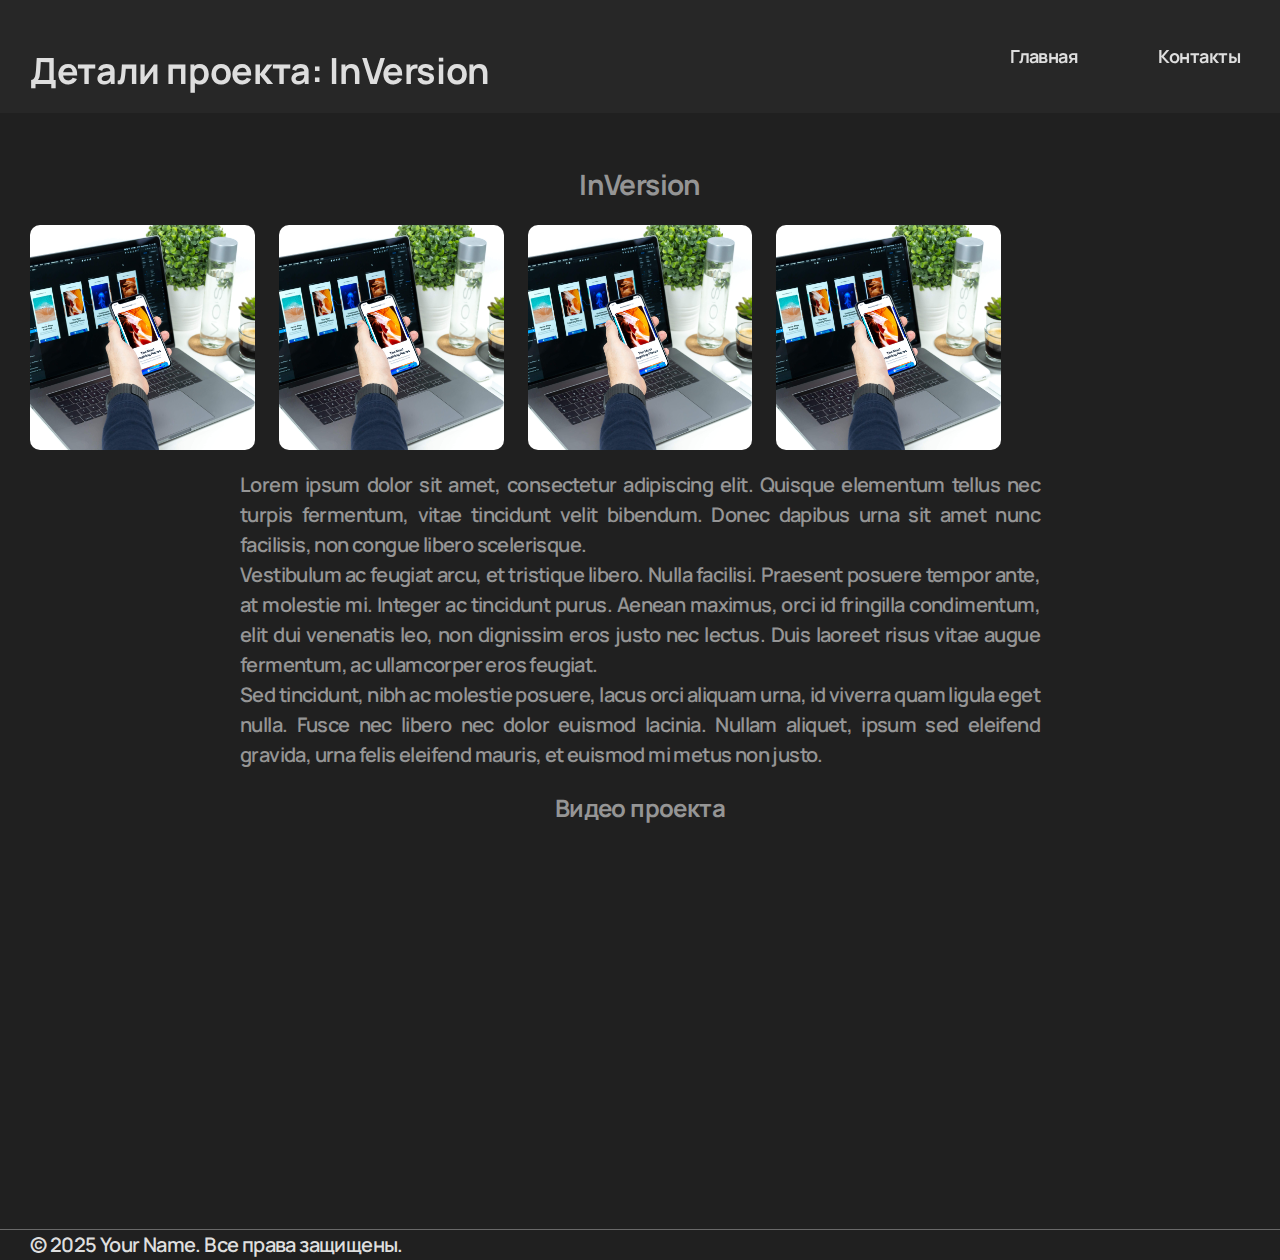
==== paga2.html @ 001a81fd "Add files via upload" ====
<!DOCTYPE html>
<html lang="en">
<head>
  <meta charset="UTF-8">
  <meta name="viewport" content="width=device-width, initial-scale=1.0">
  <title>Project Details</title>
  <link rel="stylesheet" href="globals.css">
  <link rel="stylesheet" href="style.css">
</head>
<body>
  <header class="header">
    <div class="container">
      <h1 class="header__title">Детали проекта: InVersion</h1>
      <nav class="header__nav">
        <a href="index.html">Главная</a>
        <a href="#contact">Контакты</a>
      </nav>
    </div>
  </header>

  <section class="project-details">
    <div class="container">
      <h2 class="project-details__title">InVersion</h2>
      <div class="project-details__gallery">
        <img class="project-details__img" src="images/work1.jpg" alt="Project Image">
        <img class="project-details__img" src="images/work1.jpg" alt="Project Image">
        <img class="project-details__img" src="images/work1.jpg" alt="Project Image">
        <img class="project-details__img" src="images/work1.jpg" alt="Project Image">
      </div>
      <div class="project-details__description">
        <p>Lorem ipsum dolor sit amet, consectetur adipiscing elit. Quisque elementum tellus nec turpis fermentum, vitae tincidunt velit bibendum. Donec dapibus urna sit amet nunc facilisis, non congue libero scelerisque.</p>
        <p>Vestibulum ac feugiat arcu, et tristique libero. Nulla facilisi. Praesent posuere tempor ante, at molestie mi. Integer ac tincidunt purus. Aenean maximus, orci id fringilla condimentum, elit dui venenatis leo, non dignissim eros justo nec lectus. Duis laoreet risus vitae augue fermentum, ac ullamcorper eros feugiat.</p>
        <p>Sed tincidunt, nibh ac molestie posuere, lacus orci aliquam urna, id viverra quam ligula eget nulla. Fusce nec libero nec dolor euismod lacinia. Nullam aliquet, ipsum sed eleifend gravida, urna felis eleifend mauris, et euismod mi metus non justo.</p>
      </div>
      <div class="project-details__video">
        <h3>Видео проекта</h3>
        <iframe width="560" height="315" src="https://www.youtube.com/embed/example" frameborder="0" allow="accelerometer; autoplay; clipboard-write; encrypted-media; gyroscope; picture-in-picture" allowfullscreen></iframe>
      </div>
    </div>
  </section>

  <footer class="footer">
    <div class="container">
      <p>&copy; 2025 Your Name. Все права защищены.</p>
    </div>
  </footer>
</body>
</html>
---- globals.css ----
*,
*::after,
*::before {
  box-sizing: border-box;
}

body {
  margin: 0;
}

h1,
h2,
h3,
h4,
h5,
h6,
p,
ul,
ol,
li {
  margin: 0;
  padding: 0;
}

a {
  color: inherit;
  text-decoration: none;
}

button,
input {
  color: currentColor;
  font-family: inherit;
  font-size: inherit;
}

ul,
ol {
  list-style: none;
}

.visually-hidden {
  position: absolute;
  inline-size: 1px;
  block-size: 1px;
  overflow: hidden;
  clip: rect(0 0 0 0);
  clip-path: inset(50%);
  white-space: nowrap;
}

button {
  all: unset;
  display: inline-block; /* Если нужно управлять размерами */
  cursor: pointer; /* Чтобы кнопка выглядела кликабельной */
}
---- style.css ----
@import url('https://fonts.googleapis.com/css2?family=Manrope:wght@200..800&display=swap');

html{
  scroll-behavior: smooth;
}

body{
  font-family: "Manrope", sans-serif;
  background-color: #202020;
  color: #959595;
  font-weight: 600;
  font-size: 20px;
  line-height: 1.5;
  letter-spacing: -0.03em;
}

img{
  max-width: 100%;
}
a:hover{
  color: #c8c8c8;
}

.container{
  max-width: 1250px;
  margin: 0 auto;
  padding: 0 15px;
}

.header {
  background-color: #3232326a;
  backdrop-filter: blur(10px);
  color: #DEDEDE;
  font-weight: 700;
  font-size: 18px;
  letter-spacing: -0.03em;
  padding: 20px 0;
  width: 100%;
}

.header .container{
  display: flex;
  justify-content: space-between;
  align-items: center;
}

.logo {
  font-weight: 800;
  font-size: 20px;
  letter-spacing: -0.03em;
  display: flex;
  align-items: center;
  gap: 10px;
}

.header__nav {
  font-weight: 700;
  font-size: 18px;
  letter-spacing: -0.03em;
  display: flex;
  gap: 60px;
}

.header__link {
  text-decoration: none;
}
.header__link:hover {
  text-decoration: underline;
}
/* ////////////////////////////////////////////////////////////////////////////// */
.burger-menu {
  display: none;
}
/* ////////////////////////////////////// */

/* Велком */
.main {
  margin-top: 129px;
}

.main__container{
  display: flex;
  justify-content: space-between;
}

h1{
  width: 500px;
  font-weight: 700;
  font-size: 54px;
  line-height: 1.19;
  letter-spacing: -0.01em;
  color: #dedede;
  padding-top: 30px;
}

.welcome__text {
  font-weight: 600;
  font-size: 20px;
  line-height: 1.5;
  letter-spacing: -0.03em;  
  width: 393px;
  margin-top: 24px;
  margin-bottom: 88px;
}

.btn {
  background: #9d9d9d;
  color: #fff;
  display: inline-flex;
  align-items: center;
  padding: 16px 48px;
  font-size: 18px;
  line-height: 0.25;
  border-radius: 4px;
  gap: 16px;
}
.btn::before{
  content: url('images/mail.svg');
}

.welcome__img {
  width: 400px;
  height: 400px;
  border-radius: 50%;
  margin-right: 93px;
  margin-left: 93px;
}

/* Скрол стрелка!!! */
.works__btn{
  margin-top: 145px;
  font-size: 16px;
  line-height: 16px;
  letter-spacing: 1.5px;
  text-transform: uppercase;
  background-color: transparent;
  display: inline-flex;
  align-items: center;
  gap: 26px;
  margin-bottom: 80px;
}

.works__btn::before{
  content: url('images/arrow.svg');
}

/* работы */
.works__wrapper {
  display: grid;
  grid-template-columns: 1fr 1fr;
  gap: 25px;
}

.work {
  height: 888px;
  position: relative;
  background-color: #ECECEC;
}
.work:hover{
  opacity: 1;
}

.work:nth-child(2n){
  position: relative;
  top: 140px;
}

.work__img {
  width: 100%;
  height: 100%;
  object-fit: cover;
  object-position: center;
  border-radius: 10px;
}

.work__name {
  opacity: 0;
  position: absolute;
  left: 0;
  top: 0;
  width: 100%;
  height: 100%;
  background-color: #2929298f;
  display: flex;
  justify-content: center;
  align-items: center;
  font-weight: 700;
  font-size: 40px;
  transition: 0.3s;
}
.work__name:hover {
  opacity: 1;
}

/* Визуал секция */

.visual__h2{
  margin: 378px auto 65px;
  font-family: 'Manrope';
  font-style: normal;
  font-weight: 700;
  font-size: 36px;
  line-height: 49px;
  text-align: center;
  letter-spacing: -0.5px;
  color: #DEDEDE;
}

.visual__wrapper {
  display: grid;
  grid-template-columns: repeat(auto-fill, minmax(200px, 1fr));
  grid-auto-rows: 200px;
  gap: 15px;
  background: radial-gradient(circle, #202020, #323232);
  border-radius: 10px;
  padding: 15px;
}

.visual__img,
.visual__placeholder {
  width: 100%;
  height: 100%;
  object-fit: cover;
  object-position: center;
  display: block;
  border-radius: 10px;
}

/* Текстовые блоки */

.visual__text-block {
  display: flex;
  justify-content: center;
  align-items: center;
  background-color: #ff6f61;
  color: #DEDEDE;
  font-size: 22px;
  text-align: center;
  padding: 20px;
  border-radius: 10px;
}



@media (max-width: 1120px){
.visual__text-block--large {
  grid-column: span 2;
  grid-row: span 2;
}

.visual__text-block--medium {
  grid-column: span 2;
}

.visual__text-block--tall {
  grid-row: span 2;
}
}

@media (max-width: 905px){
  .visual__text-block--large {
    grid-column: span 2;
    grid-row: span 2;
  }
  
  .visual__text-block--medium {
    grid-column: span 1;
  }
  
  .visual__text-block--tall {
    grid-row: span 2;
  }
  }

  @media (max-width: 690px){
    .visual__text-block--large {
      grid-column: span 2;
      grid-row: span 2;
    }
    
    .visual__text-block--medium {
      grid-column: span 2;
    }
    
    .visual__text-block--tall {
      grid-row: span 2;
    }
    }



/* Пример различных размеров изображений */
.visual__img--large {
  grid-column: span 2;
  grid-row: span 2;
}

.visual__img--medium {
  grid-column: span 2;
}

.visual__img--tall {
  grid-row: span 2;
}



/* Медиа-запрос для маленьких экранов */
/* Медиа-запрос для экранов шириной до 480px */
@media (max-width: 480px) {
  .visual__wrapper {
    display: grid;
    grid-template-columns: 1fr;
    grid-auto-rows: auto;
    justify-items: center;
  }

  .visual__img,
  .visual__placeholder,
  .visual__text-block {
    width: 100%;
    max-width: none;
    height: auto;
  }

  .visual__img--large,
  .visual__img--medium,
  .visual__img--tall,
  .visual__text-block--large,
  .visual__text-block--medium,
  .visual__text-block--tall {
    grid-column: unset;
    grid-row: unset;
  }
  /* .visual__text-block{
    display: none;
  } */

}




/* Проекты */
.project__h2{
  margin: 240px auto 65px;
  font-family: 'Manrope';
  font-style: normal;
  font-weight: 700;
  font-size: 36px;
  line-height: 49px;
  text-align: center;
  letter-spacing: -0.5px;
  color: #DEDEDE;
}

/* Видео скрол*/

.video-wrapper {
  position: relative;
  display: flex;
  align-items: center;
  overflow: hidden; 
}

.video-container {
  display: flex;
  overflow-x: auto;
  scroll-behavior: smooth;
  width: 100%;
  scrollbar-width: none; /* скрыть ползунок на Firefox */
  -ms-overflow-style: none; /* скрыть ползунок на IE и Edge */
}

.video-container::-webkit-scrollbar {
  display: none; /* скрыть ползунок на Chrome, Safari и Opera */
}
/* .................................................................................................................. */
.video-item {
  flex: 0 0 auto;
  margin: 20px;
  background: linear-gradient(100deg, #202020, #323232);
  border-radius: 20px;
  color: #DEDEDE;;
}

.vid{
  border-radius: 20px;
  height: 570px;
  width: 320px;
}

h4{
  text-align: center;
}

.scroll-button {
  /* background-color: rgba(0, 0, 0, 0.5); */
  border: none;
  /* color: #fff; */
  cursor: pointer;
  /* position: absolute; */
  top: 50%;
  transform: translateY(-50%);
  padding: 25px;
  z-index: 10;
  border-radius: 20px;
}

.scroll-button.left {
  left: -10px;
}

.scroll-button.right {
  right: 25px;
}


/* Контакты */
.contact {
  margin-top: 240px;
  margin-bottom: 120px;
}

.contact__container {
  max-width: 520px;
  text-align: center;
}

.contact__h2 {
  margin-bottom: 24px;
  font-weight: 700;
  font-size: 36px;
  line-height: 49px;
  letter-spacing: -0.5px;
  color: #DEDEDE;
}

.contact__text{
  font-size: 26px;
  margin-bottom: 48px;
}

/* Футер */

.footer {
  border-top: 1px solid #696969;
}

.conainer__footer{
  margin-top: 48px;
  margin-bottom: 36px;
  display: flex;
  justify-content: space-between;
  align-items: baseline;
}

span{
  color: #ECECEC;
}

.links {
  display: flex;
  gap: 43px;
}

.footer__link {
  height: 22px;
  width: 100%;
  opacity: 0.5;
  transition: 0.3s;
}
.footer__link:hover{
  opacity: 1;
}



@media (max-width: 1100px){
  .project__img {
    height: 640px;
    width: auto;
    object-fit: cover;
    object-position: center;
  }

  .welcome__img {
    margin-right: 50px;
    margin-left: 5px;
  }
}

@media (max-width: 964px){

  .project__wrapper {
    display: grid;
    grid-template-columns: repeat(auto-fit, minmax(300px, 1fr)); /* Гибкая сетка */
    gap: 24px;
    justify-content: center; /* Важно для центрирования */
    max-width: 1000px; /* Чтобы сетка не растягивалась */
    margin: 0 auto; /* Центрирует весь контейнер */
    width: 100%; /* Гарантированная адаптивность */
  }
  
  .project__wrapper > *:nth-last-child(1):nth-child(odd) {
    grid-column: 1 / -1; /* Растягиваем последний элемент на всю ширину */
    justify-self: center; /* Центрируем внутри */
    max-width: 560px; /* Чтобы не был слишком широким */
  }

  .work__name {
    display: none;
  }

}

@media (max-width: 950px){
  .welcome__img {
    margin-right: 0;
  }

  .main {
    margin-top: 70px;
  }

  .main__container{
    flex-direction: column-reverse;
    align-items: center;
    gap: 35px;
  }
  
  .welcome__desc{
    text-align: center;
    padding: 0 20px;
  }

  h1{
    width: auto;
  }

  .welcome__text {
    width: auto;
    margin-bottom: 48px;
  }

  .contact {
    margin-top: 200px;
    display: flex;
    justify-content: center;
    align-items: center;
  }

  .contact__container {
    align-items: center;
  }

  .works__btn{
    margin-top: 128px;
  }

  .work {
    height: 600px;
    position: relative;
  }
  .work:nth-child(2n){
    position: relative;
    top: 100px;
  }

  .conainer__footer{
    margin-top: 48px;
    margin-bottom: 36px;
    flex-direction: column-reverse;
    align-items: center;
  }
  .copirite {
    margin-top: 35px;
  }

  .visual__h2{
    margin-top: 116px;
  }

  .project__h2{
    margin-top: 200px;
  }

  .scroll-button {
    display: none;
  }
}

@media (max-width: 880px){
  .works__wrapper {
    grid-template-columns: 1fr;
  }

  .work:nth-child(2n){
    position: relative;
    top: 0;
  }
}

@media (max-width: 750px){

  /* .visual__wrapper {
    grid-template-columns: 1fr 1fr;
  } */

  .welcome__img {
    width: 340px;
    height: 340px;
  }
}

@media (max-width: 600px){
  .header__nav {
    gap: 30px;
  }

  h1{
    font-size: 36px;
    line-height: 40px;
    text-align: center;
    letter-spacing: -0.5px;
    color: #DEDEDE;
    opacity: 0.66;
  }
  .welcome__text{
    font-weight: 500;
    font-size: 18px;
    line-height: 26px;
    text-align: center;
    color: #959595;
  }

  .contact__text{
    font-size: 22px;
  }
}

@media (max-width: 500px){

  .header {
    position: relative;
  }
  
  .header .container {
    display: flex;
    justify-content: space-between; /* Логотип и бургер остаются на своих местах */
    align-items: center;
    flex-direction: row !important; /* Принудительно строка */
  }
/* //////////////////////////// */
  .burger-menu {
    display: block;
    position: absolute;
    right: 25px;
    top: 30px;
  }
  .burger-img {
    height: 30px;
  }

  .header__nav {
    position: absolute;
    top: 100%;
    left: 0;
    width: 100%;
    background: rgba(50, 50, 50, 0.9);
    display: flex;
    flex-direction: row;
    justify-content: center;
    gap: 20px;
    padding: 7px 0;
    opacity: 0;
    transform: translateY(-10px);
    pointer-events: none;
    transition: opacity 0.4s ease, transform 0.4s ease;
  }

  .header--mobile .header__nav {
    opacity: 1;
    transform: translateY(0);
    pointer-events: all; /* Включаем клики, когда меню открыто */
  }
  
  .header--mobile .container{
    flex-direction: column;
    align-items: center;
    gap: 15px;
  }

/* //////////////////////////////////////////////////////////////////////////// */
  .welcome__img {
    width: 240px;
    height: 240px;
  }

  .contact__text{
    margin-bottom: 48px;
    font-weight: 500;
    font-size: 18px;
    line-height: 26px;
  }

  .btn {
    padding: 16px 22px;
  }

  .works__btn{
    margin-top: 45px;
    margin-bottom: 39px;
    text-transform: capitalize;
  }
}

@media (max-width: 500px){
  h1{
    width: auto;
  }

  .welcome__text {
    width: auto;
  }

  /* .visual__wrapper {
    grid-template-columns: 1fr;
  } */

  .vid{
    height: auto;
    width: 350px;
  }
}

@media (max-width: 350px){
  h1{
    width: auto;
    padding: 0 auto;
  }

  .welcome__text {
    width: auto;
    padding: 0 auto;
  }
}

/* Вторая страница ----------------------------------------------------------------------------------- */
/* Вторая страница ----------------------------------------------------------------------------------- */
/* Вторая страница ----------------------------------------------------------------------------------- */
/* Вторая страница ----------------------------------------------------------------------------------- */

/* Основные стили */
/* Основные стили */
body {
  font-family: 'Manrope', sans-serif;
  margin: 0;
  padding: 0;
  box-sizing: border-box;
}

/* Стили для заголовка */
/* .header {
  background: linear-gradient(to bottom, #9d9d9d, #ffffff);
  padding: 20px 0;
  text-align: center;
} */

.header__title {
  margin: 0;
  color: #DEDEDE;
  font-size: 36px;
}

.header__nav a {
  margin: 0 10px;
  color: #DEDEDE;
  text-decoration: none;
}

/* Стили для деталей проекта */
.project-details {
  padding: 50px 0;
}

.project-details__title {
  font-size: 28px;
  text-align: center;
  margin-bottom: 20px;
}

.project-details__gallery {
  display: grid;
  grid-template-columns: repeat(auto-fill, minmax(200px, 1fr));
  gap: 24px;
  margin-bottom: 20px;
}

.project-details__img {
  width: 100%;
  height: auto;
  object-fit: cover;
  border-radius: 10px;
}

.project-details__description {
  max-width: 800px;
  margin: 20px auto;
  text-align: justify;
}

.project-details__video {
  max-width: 800px;
  margin: 20px auto;
  text-align: center;
}

.project-details__video h3 {
  margin-bottom: 10px;
  font-size: 24px;
}

/* Стили для футера */
/* .footer {
  background: linear-gradient(to bottom, #9d9d9d, #ffffff);
  text-align: center;
  padding: 20px 0;
} */

.footer p {
  margin: 0;
  color: #DEDEDE;
}
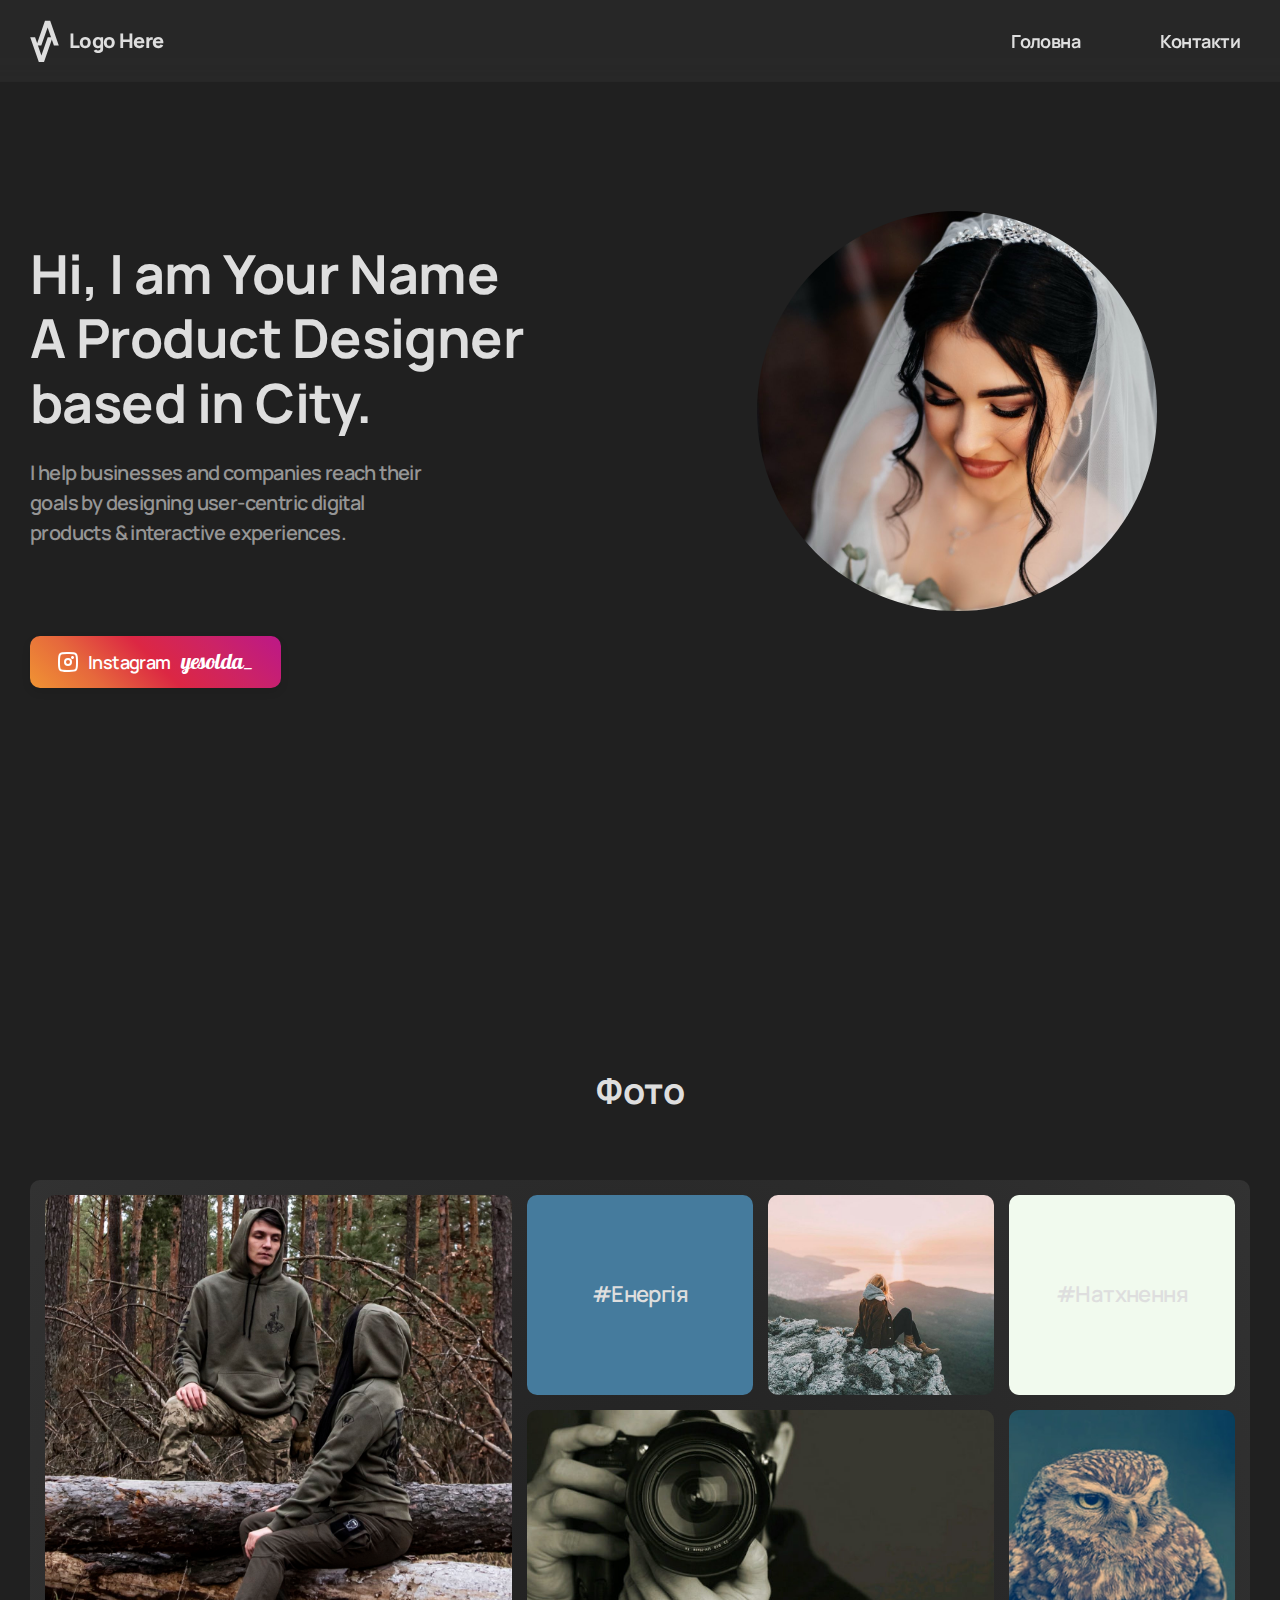
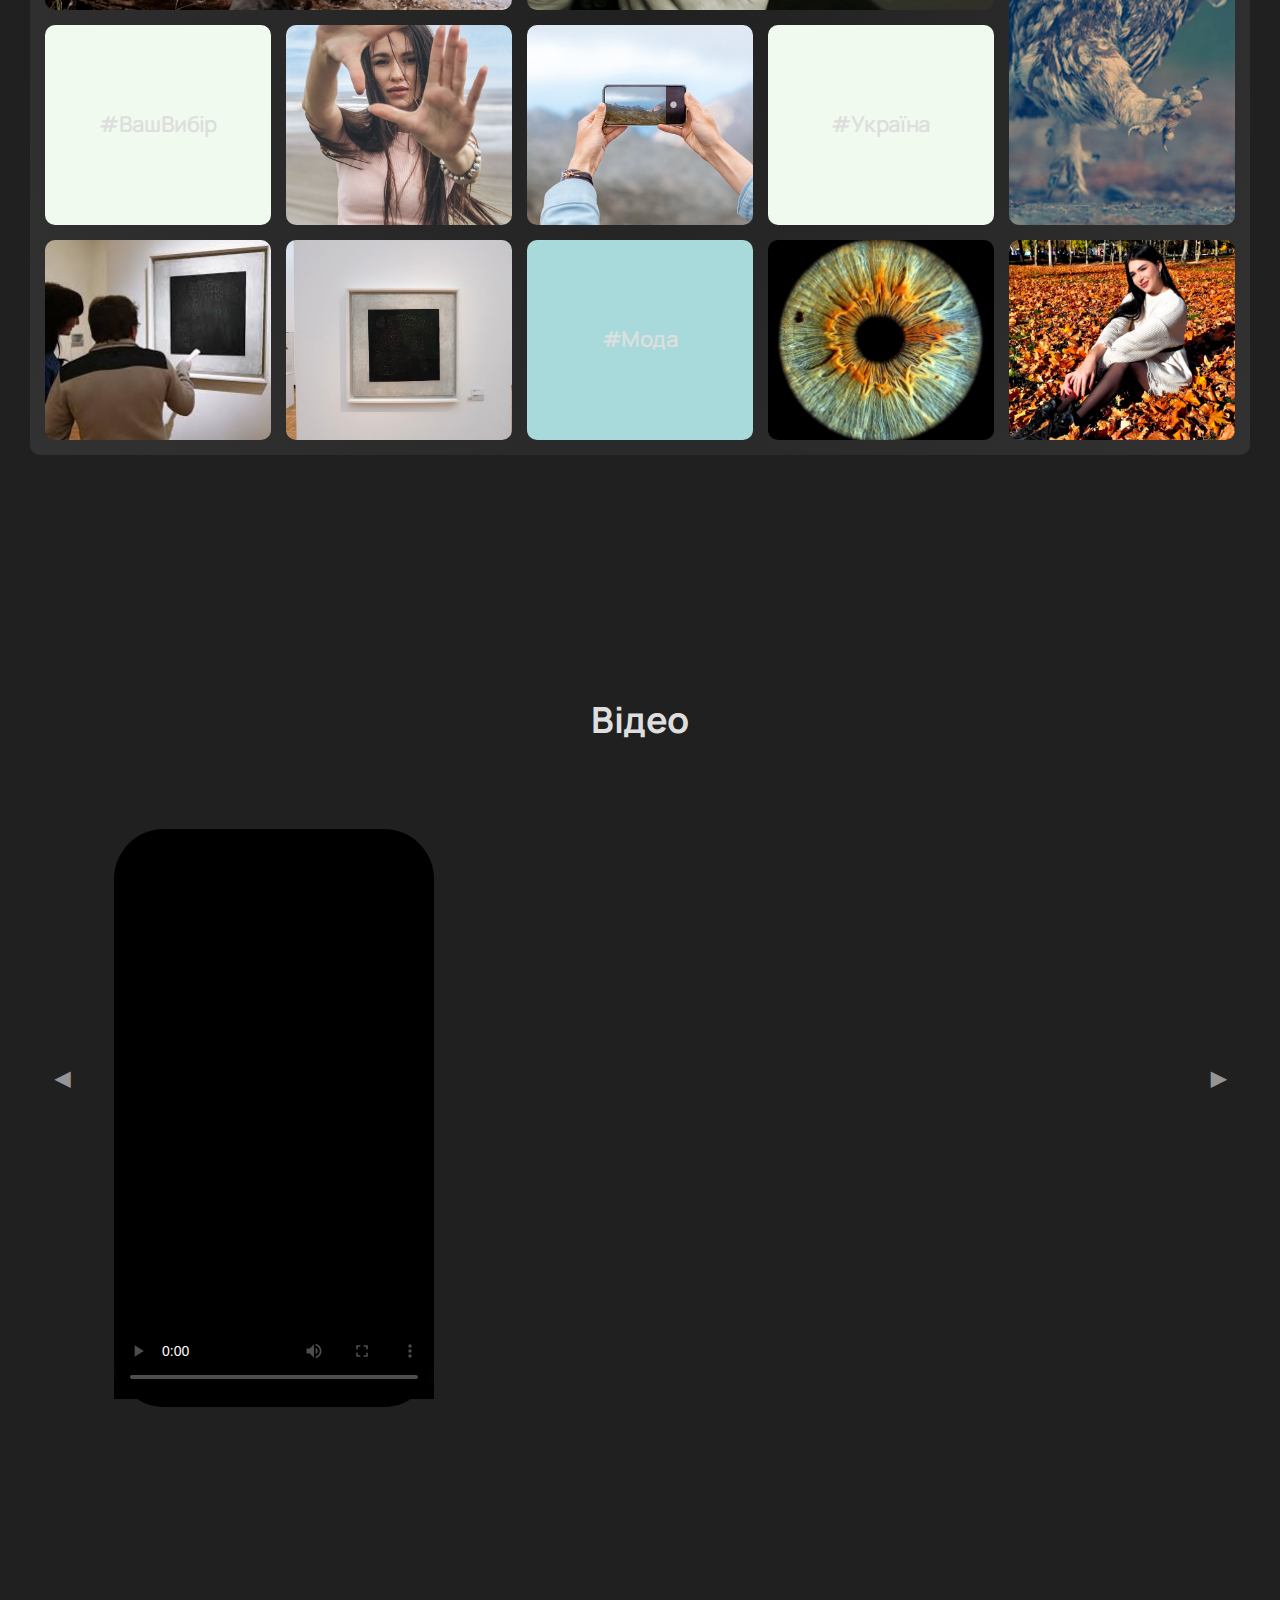
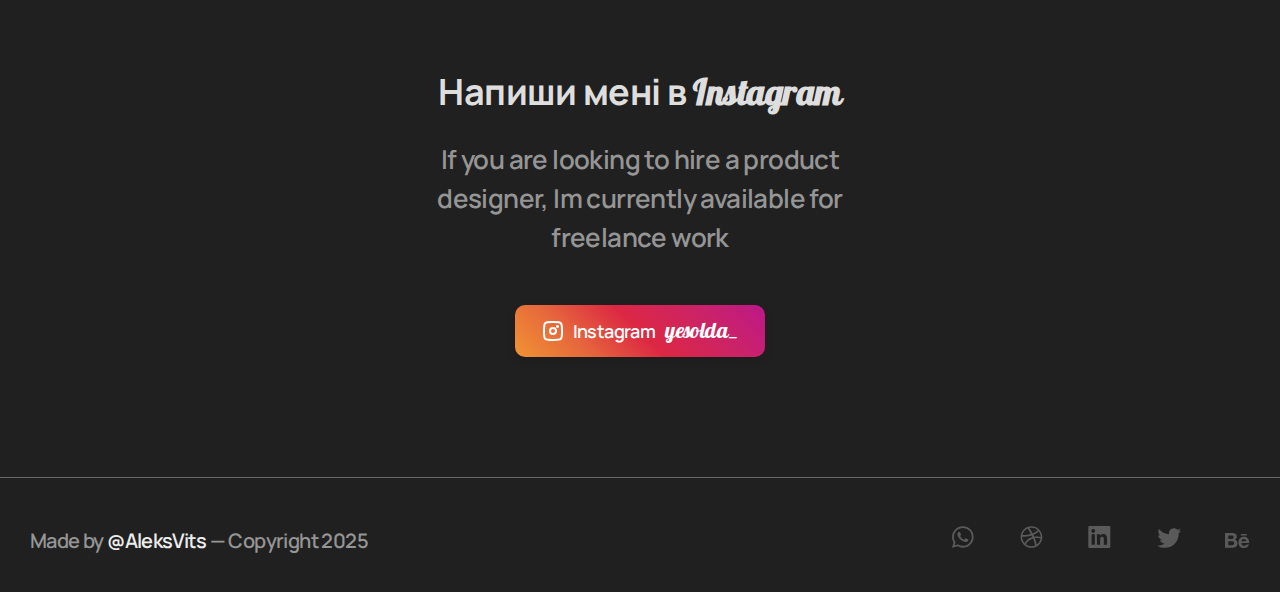
==== commit 256d4d71: "new 2 pages" ====
--- a/paga2.html
+++ b/paga2.html
@@ -3,46 +3,108 @@
 <head>
   <meta charset="UTF-8">
   <meta name="viewport" content="width=device-width, initial-scale=1.0">
-  <title>Project Details</title>
   <link rel="stylesheet" href="globals.css">
   <link rel="stylesheet" href="style.css">
+  <title>Portfolio Designer</title>
 </head>
 <body>
-  <header class="header">
+
+<header class="header">
+  <div class="container">
+    <a href="#" class="logo"><img src="images/logo.svg" alt="logo">Logo Here</a>
+      <nav class="header__nav">
+        <a href="index.html" class="header__link">Головна</a>
+        <a href="#CONTACT" class="header__link">Контакти</a>
+      </nav>
+
+      <button class="burger-menu" type="button">
+        <img class="burger-menu_icon" src="images/burger.svg">
+      </button>
+  </div>
+</header>
+
+<main class="main">
+  <section class="welcome">
+    <div class="container main__container">
+      <div class="welcome__desc">
+        <h1>Hi, I am Your Name
+          A Product Designer 
+          based in City.</h1>
+        <p class="welcome__text">I help businesses and companies reach 
+          their goals by designing user-centric digital 
+          products & interactive experiences.</p>
+          <a class="btn walcome__btn" href="https://www.instagram.com/yesolda_?igsh=MTk1dXV2dTNkMDhmMw==" target="_blank">Instagram <strong class="strong-inst">yesolda_</strong></a>
+      </div>
+        <img src="images/me.jpg" alt="Me" class="welcome__img">
+    </div>
+  </section>
+
+  <section class="visual">
     <div class="container">
-      <h1 class="header__title">Детали проекта: InVersion</h1>
-      <nav class="header__nav">
-        <a href="index.html">Главная</a>
-        <a href="#contact">Контакты</a>
-      </nav>
-    </div>
-  </header>
-
-  <section class="project-details">
-    <div class="container">
-      <h2 class="project-details__title">InVersion</h2>
-      <div class="project-details__gallery">
-        <img class="project-details__img" src="images/work1.jpg" alt="Project Image">
-        <img class="project-details__img" src="images/work1.jpg" alt="Project Image">
-        <img class="project-details__img" src="images/work1.jpg" alt="Project Image">
-        <img class="project-details__img" src="images/work1.jpg" alt="Project Image">
-      </div>
-      <div class="project-details__description">
-        <p>Lorem ipsum dolor sit amet, consectetur adipiscing elit. Quisque elementum tellus nec turpis fermentum, vitae tincidunt velit bibendum. Donec dapibus urna sit amet nunc facilisis, non congue libero scelerisque.</p>
-        <p>Vestibulum ac feugiat arcu, et tristique libero. Nulla facilisi. Praesent posuere tempor ante, at molestie mi. Integer ac tincidunt purus. Aenean maximus, orci id fringilla condimentum, elit dui venenatis leo, non dignissim eros justo nec lectus. Duis laoreet risus vitae augue fermentum, ac ullamcorper eros feugiat.</p>
-        <p>Sed tincidunt, nibh ac molestie posuere, lacus orci aliquam urna, id viverra quam ligula eget nulla. Fusce nec libero nec dolor euismod lacinia. Nullam aliquet, ipsum sed eleifend gravida, urna felis eleifend mauris, et euismod mi metus non justo.</p>
-      </div>
-      <div class="project-details__video">
-        <h3>Видео проекта</h3>
-        <iframe width="560" height="315" src="https://www.youtube.com/embed/example" frameborder="0" allow="accelerometer; autoplay; clipboard-write; encrypted-media; gyroscope; picture-in-picture" allowfullscreen></iframe>
+      <h2 class="visual__h2">Фото</h2>
+      <div class="visual__wrapper">
+        <img class="visual__img visual__img--large" src="q1.jpg">
+        <div class="visual__text-block">#Енергія</div>
+        <img class="visual__img" src="qwe2.jpg">
+        <div class="visual__text-block visual__text-block--medium">#Натхнення</div>
+        <img class="visual__img visual__img--medium" src="qwe3.jpg">
+        <img class="visual__img visual__img--tall" src="qwe4.jpg">
+        <div class="visual__text-block">#ВашВибір</div>
+        <img class="visual__img" src="qwe5.jpg">
+        <img class="visual__img" src="qwe6.jpg">
+        <div class="visual__text-block">#Україна</div>
+        <img class="visual__img" src="qwe7.jpg">
+        <img class="visual__img" src="qwe8.jpg">
+        <div class="visual__text-block">#Мода</div>
+        <img class="visual__img" src="qwe9.jpg">
+        <img class="visual__img" src="q2.jpeg">
       </div>
     </div>
   </section>
+  
+  <section class="Projects">
+    <div class="container">
+      <h2 class="project__h2">Відео</h2>
+      <div class="video-wrapper">
+        <button class="scroll-button left" id="scroll-left">&#9664;</button>
+        <div class="video-container" id="video-container">
+          <div class="video-item">
+            <video class="vid" controls video id="video1" poster="images/poster1.jpg">
+              <source src="" type="video/mp4">
+            </video>
 
-  <footer class="footer">
-    <div class="container">
-      <p>&copy; 2025 Your Name. Все права защищены.</p>
+          </div>
+        </div>
+        <button class="scroll-button right" id="scroll-right">&#9654;</button>
+      </div>
     </div>
-  </footer>
+  </section>
+  <canvas id="canvas1" style="display: none;"></canvas> <!-- Canvas для извлечения кадра -->
+  
+  
+
+  <section class="contact" id="CONTACT">
+    <div class="container contact__container">
+      <h2 class="contact__h2">Напиши мені в <strong class="inst">Instagram</strong></h2>
+      <p class="contact__text">If you are looking to hire a product designer, Im currently available for freelance work</p>
+      <a class="btn contact__btn" href="https://www.instagram.com/yesolda_?igsh=MTk1dXV2dTNkMDhmMw==" target="_blank">Instagram <strong class="strong-inst">yesolda_</strong></a>
+      </div>
+  </section>
+</main>
+
+<footer class="footer">
+<div class="container conainer__footer">
+  <div class="copirite">Made by <span><a href="https://t.me/AleksVits">@AleksVits</a></span> — Copyright 2025</div>
+  <div class="links">
+    <a href="" class="footer__link" target="_blank"><img src="images/social1.svg" class="footer__img"></a>
+    <a href="" class="footer__link"><img src="images/social2.svg" class="footer__img"></a>
+    <a href="" class="footer__link"><img src="images/social3.svg" class="footer__img"></a>
+    <a href="" class="footer__link"><img src="images/social4.svg" class="footer__img"></a>
+    <a href="" class="footer__link"><img src="images/social5.svg" class="footer__img"></a>
+  </div>
+</div>
+</footer>
+
+<script src="script.js"></script>
 </body>
 </html>
--- a/style.css
+++ b/style.css
@@ -1,4 +1,5 @@
 @import url('https://fonts.googleapis.com/css2?family=Manrope:wght@200..800&display=swap');
+@import url('https://fonts.googleapis.com/css2?family=Lobster&display=swap');
 
 html{
   scroll-behavior: smooth;
@@ -108,14 +109,28 @@
   color: #fff;
   display: inline-flex;
   align-items: center;
-  padding: 16px 48px;
+  padding: 16px 28px;
   font-size: 18px;
   line-height: 0.25;
-  border-radius: 4px;
-  gap: 16px;
+  gap: 10px;
+  background: linear-gradient(45deg, #F09433 0%, #E6683C 25%, #DC2743 50%, #CC2366 75%, #BC1888 100%);
+  color: white;
+  border-radius: 10px;
+  box-shadow: 0 4px 8px rgba(0, 0, 0, 0.1);
 }
 .btn::before{
-  content: url('images/mail.svg');
+  content: url('images/inst.svg');
+}
+
+.inst{
+  font-family: "Lobster", serif;
+}
+.strong-inst{
+  /* color: #FF6F61; */
+  font-family: "Lobster", serif;
+  font-weight: 400;
+  font-style: normal;
+  font-size: 22px;
 }
 
 .welcome__img {
@@ -132,19 +147,118 @@
   font-size: 16px;
   line-height: 16px;
   letter-spacing: 1.5px;
-  text-transform: uppercase;
+  /* text-transform: uppercase; */
   background-color: transparent;
   display: inline-flex;
   align-items: center;
   gap: 26px;
-  margin-bottom: 80px;
+  
 }
 
 .works__btn::before{
   content: url('images/arrow.svg');
 }
 
-/* работы */
+/* Про мене */
+.works__content {
+  max-height: 0;
+  overflow: hidden;
+  transition: max-height 0.6s ease;
+  background-color: #202020; /* Цвет фона гармошки */
+  margin-top: 20px;
+  padding: 0 15px;
+  color: #DEDEDE;
+  margin-bottom: 80px;
+  transition: 0.5s;
+}
+
+.works__content.open {
+  max-height: 1500px; /* Здесь можно задать максимальную высоту раскрытой гармошки */
+  padding: 20px 15px;
+  transition: 1s;
+}
+
+/* Загальні стилі для контейнера */
+.works__content {
+  background-color: #202020;
+  /* padding: 60px 15px; */
+  color: #DEDEDE;
+}
+
+.works__content .container {
+  max-width: 1250px;
+  margin: 0 auto;
+}
+
+/* Стилі для заголовків */
+.works__content h3 {
+  font-family: "Manrope", sans-serif;
+  font-weight: 700;
+  color: #FFF;
+}
+
+.works__content h3 {
+  font-size: 28px;
+  margin-top: 30px;
+  margin-bottom: 20px;
+}
+
+/* Стилі для текстових абзаців */
+.works__content p {
+  font-family: "Manrope", sans-serif;
+  font-weight: 500;
+  font-size: 18px;
+  line-height: 1.6;
+  margin-bottom: 20px;
+}
+
+/* Стилі для списків */
+.works__content ul {
+  list-style: none;
+  padding-left: 0;
+  margin-bottom: 20px;
+}
+
+.works__content ul li {
+  font-family: "Manrope", sans-serif;
+  font-weight: 500;
+  font-size: 18px;
+  line-height: 1.6;
+  margin-bottom: 10px;
+  padding-left: 20px;
+  position: relative;
+}
+
+.works__content ul li::before {
+  content: '•';
+  color: #FF6F61;
+  position: absolute;
+  left: 0;
+  font-size: 24px;
+  top: 0;
+}
+
+/* Адаптивні стилі для малих екранів */
+@media (max-width: 768px) {
+  .about-me h2 {
+      font-size: 28px;
+  }
+
+  .works__content h3 {
+      font-size: 24px;
+  }
+
+  .works__content p, .works__content ul li {
+      font-size: 16px;
+  }
+}
+
+@media (max-width: 500px) {
+  .works__content {
+    margin-bottom: 10px;
+  }
+}
+
 .works__wrapper {
   display: grid;
   grid-template-columns: 1fr 1fr;
@@ -154,7 +268,7 @@
 .work {
   height: 888px;
   position: relative;
-  background-color: #ECECEC;
+  /* background-color: #ECECEC; */
 }
 .work:hover{
   opacity: 1;
@@ -169,9 +283,64 @@
   width: 100%;
   height: 100%;
   object-fit: cover;
-  object-position: center;
+  object-position: top left;
+  /* border-bottom-right-radius: 20px; */
+}
+.green{
+  border-top: 25px solid #457b9d;
+  /* border-radius: 25px; */
+  background-color: #457b9d;
+}
+
+.yellow{
+  border-top: 20px solid #e63946;
+  /* border-radius: 25px; */
+  background-color: #e63946;
+}
+
+.work__text{
+  width: 100%;
+  height: 100%;
   border-radius: 10px;
 }
+
+.case {
+  color: #4e4e4e;
+  box-sizing: border-box;
+  /* max-width: 800px; */
+  margin: auto;
+  background: #f9f9f9;
+  padding: 20px;
+  border-radius: 8px;
+  box-shadow: 0 0 10px rgba(0,0,0,0.1);
+  height: 100%;
+  overflow-y: auto;
+}
+p.title {
+  font-size: 1.5em;
+  font-weight: bold;
+}
+p.subtitle {
+  font-size: 1.2em;
+  font-weight: bold;
+  margin-top: 20px;
+}
+
+        /* Кастомізація прокрутки */
+        .case::-webkit-scrollbar {
+          width: 10px;
+      }
+      .case::-webkit-scrollbar-track {
+          background: #f9f9f9;
+          border-radius: 8px;
+      }
+      .case::-webkit-scrollbar-thumb {
+          background: #888;
+          border-radius: 8px;
+      }
+      .case::-webkit-scrollbar-thumb:hover {
+          background: #555;
+      }
 
 .work__name {
   opacity: 0;
@@ -192,6 +361,10 @@
   opacity: 1;
 }
 
+.work__about{
+  display: none;
+}
+
 /* Визуал секция */
 
 .visual__h2{
@@ -316,11 +489,14 @@
   }
 
   .visual__img,
-  .visual__placeholder,
-  .visual__text-block {
+  .visual__placeholder {
     width: 100%;
     max-width: none;
     height: auto;
+  }
+
+  .visual__text-block {
+    display: none;
   }
 
   .visual__img--large,
@@ -379,23 +555,39 @@
 .video-item {
   flex: 0 0 auto;
   margin: 20px;
-  background: linear-gradient(100deg, #202020, #323232);
-  border-radius: 20px;
-  color: #DEDEDE;;
+  /* background: linear-gradient(100deg, #202020, #323232); */
+  border-radius: 50px;
+  color: #DEDEDE;
+  background-color: black;
+  position: relative;
 }
 
 .vid{
-  border-radius: 20px;
+  border-top-left-radius: 40px;  /* Закругление левого верхнего угла */
+  border-top-right-radius: 40px; /* Закругление правого верхнего угла */
   height: 570px;
   width: 320px;
-}
-
-h4{
+
+}
+.iphone{
+  position: absolute;
+  pointer-events: none;
+  height: 630px;
+  width: 590px;
+  top: -10px;
+  left: -1px;
+}
+
+
+
+
+
+.nameVideo{
   text-align: center;
 }
 
 .scroll-button {
-  /* background-color: rgba(0, 0, 0, 0.5); */
+  /* background-color: rgba(0, 0, 0, 0.5); */ 
   border: none;
   /* color: #fff; */
   cursor: pointer;
@@ -415,6 +607,91 @@
   right: 25px;
 }
 
+.arrow-right {
+  display: none;
+}
+
+/* Прайс */
+
+.pricing {
+  background-color: #202020;
+  color: #DEDEDE;
+  text-align: center;
+  margin-top: 150px;
+}
+
+.pricing .container {
+  max-width: 1250px;
+  margin: 0 auto;
+}
+
+.pricing h2 {
+  font-family: "Manrope", sans-serif;
+  font-weight: 700;
+  font-size: 36px;
+  margin-bottom: 40px;
+}
+
+.pricing-table {
+  width: 100%;
+  border-collapse: collapse;
+  font-family: "Manrope", sans-serif;
+  font-size: 18px;
+}
+
+.pricing-table th,
+.pricing-table td {
+  border: 1px solid #444;
+  padding: 20px;
+}
+
+.pricing-table th {
+  background-color: #323232;
+  font-weight: 700;
+}
+
+.pricing-table td {
+  background-color: #2a2a2a;
+}
+
+.pricing-table ul {
+  list-style: none;
+  padding-left: 0;
+  margin: 0;
+}
+
+.pricing-table ul li {
+  margin-bottom: 10px;
+}
+
+.pricing-table td:last-child {
+  font-weight: 700;
+  font-size: 24px;
+}
+
+/* Адаптивні стилі для малих екранів */
+@media (max-width: 768px) {
+  .pricing-table th,
+  .pricing-table td {
+      padding: 10px;
+      font-size: 16px;
+  }
+  .pricing {
+    margin-top: 100px;
+  }
+}
+
+@media (max-width: 500px) {
+    .pricing-table th,
+    .pricing-table td {
+        padding: 10px;
+        font-size: 11px;
+    }
+    .pricing {
+      margin-top: 150px;
+    }
+}
+
 
 /* Контакты */
 .contact {
@@ -588,6 +865,15 @@
   .scroll-button {
     display: none;
   }
+
+  .arrow-right {
+    display: flex;
+    flex-direction: column;
+    align-items: center;
+    gap: 10px;
+    justify-content: center;
+    margin-top: 10px;
+}
 }
 
 @media (max-width: 880px){
@@ -599,13 +885,25 @@
     position: relative;
     top: 0;
   }
+
+  .work__about{
+    display: block;
+    position: absolute;
+    bottom: 10px;
+    left: 50%;
+    transform: translate(-50%, -50%);
+    padding: 8px;
+    background-color: #202020;
+    opacity: 0.7;
+    /* color: #FF6F61; */
+    color:#DEDEDE;
+    font-weight: 500;
+    font-size: 15px;
+    border-radius: 5px;
+  }
 }
 
 @media (max-width: 750px){
-
-  /* .visual__wrapper {
-    grid-template-columns: 1fr 1fr;
-  } */
 
   .welcome__img {
     width: 340px;
@@ -613,9 +911,9 @@
   }
 }
 
-@media (max-width: 600px){
+@media (max-width: 750px){
   .header__nav {
-    gap: 30px;
+    gap: 20px;
   }
 
   h1{
@@ -639,7 +937,7 @@
   }
 }
 
-@media (max-width: 500px){
+@media (max-width: 650px){
 
   .header {
     position: relative;
@@ -710,8 +1008,14 @@
 
   .works__btn{
     margin-top: 45px;
-    margin-bottom: 39px;
-    text-transform: capitalize;
+  }
+  
+  .copirite {
+    margin-top: 35px;
+    font-weight: 500;
+    font-size: 15px;
+    line-height: 1.5;
+    letter-spacing: -0.03em;
   }
 }
 
@@ -722,15 +1026,6 @@
 
   .welcome__text {
     width: auto;
-  }
-
-  /* .visual__wrapper {
-    grid-template-columns: 1fr;
-  } */
-
-  .vid{
-    height: auto;
-    width: 350px;
   }
 }
 
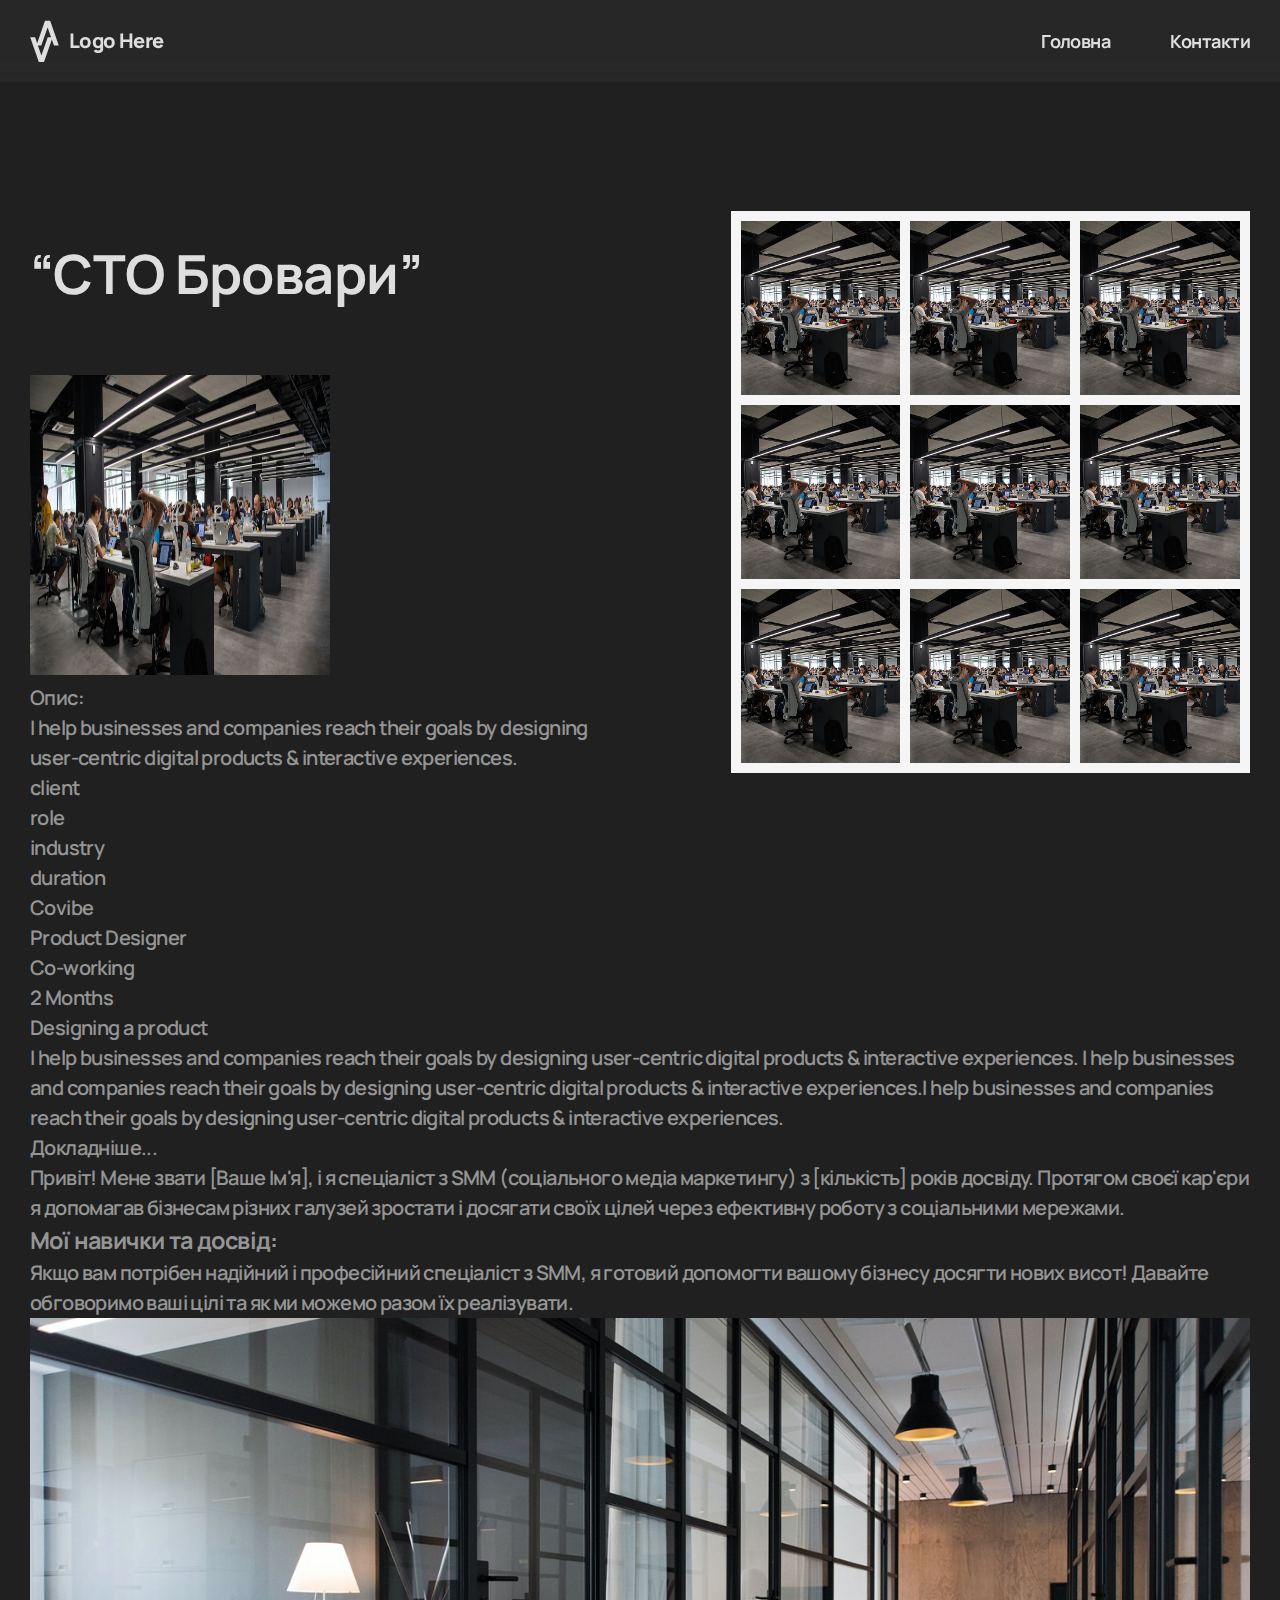
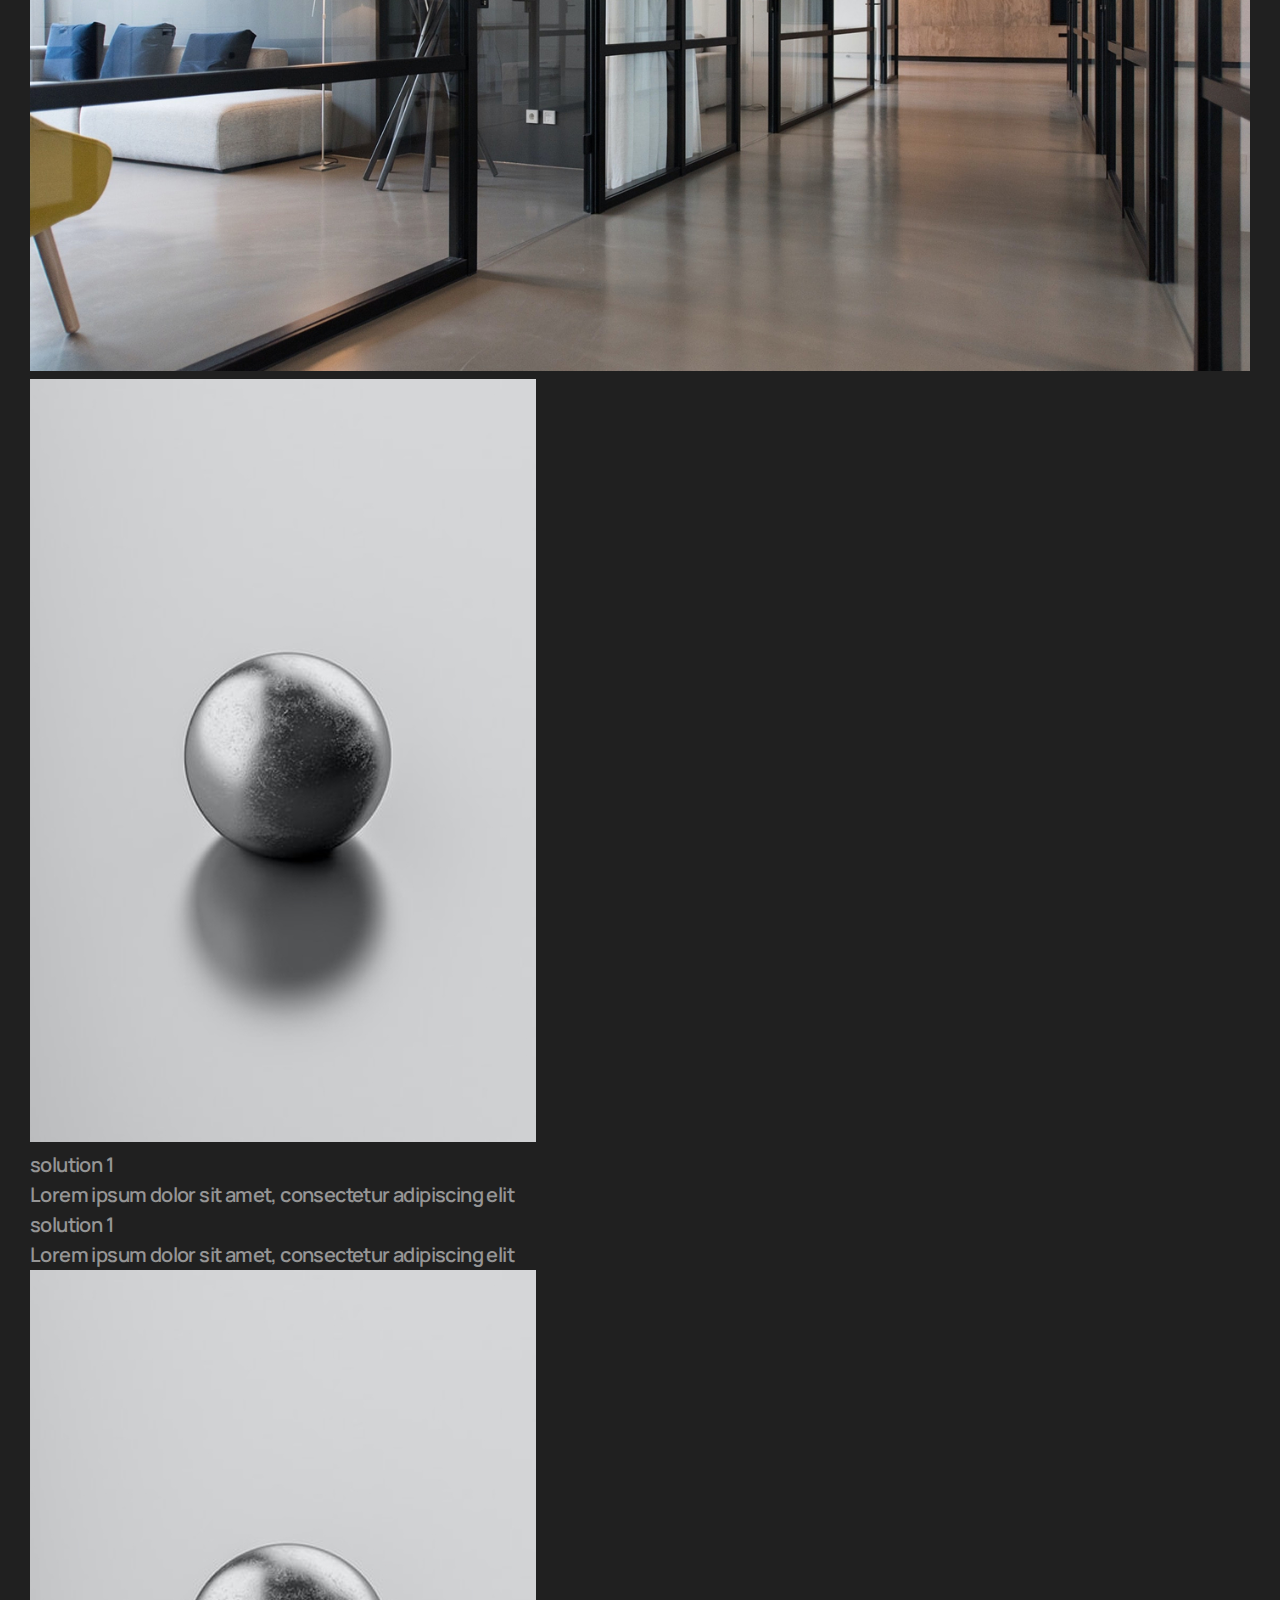
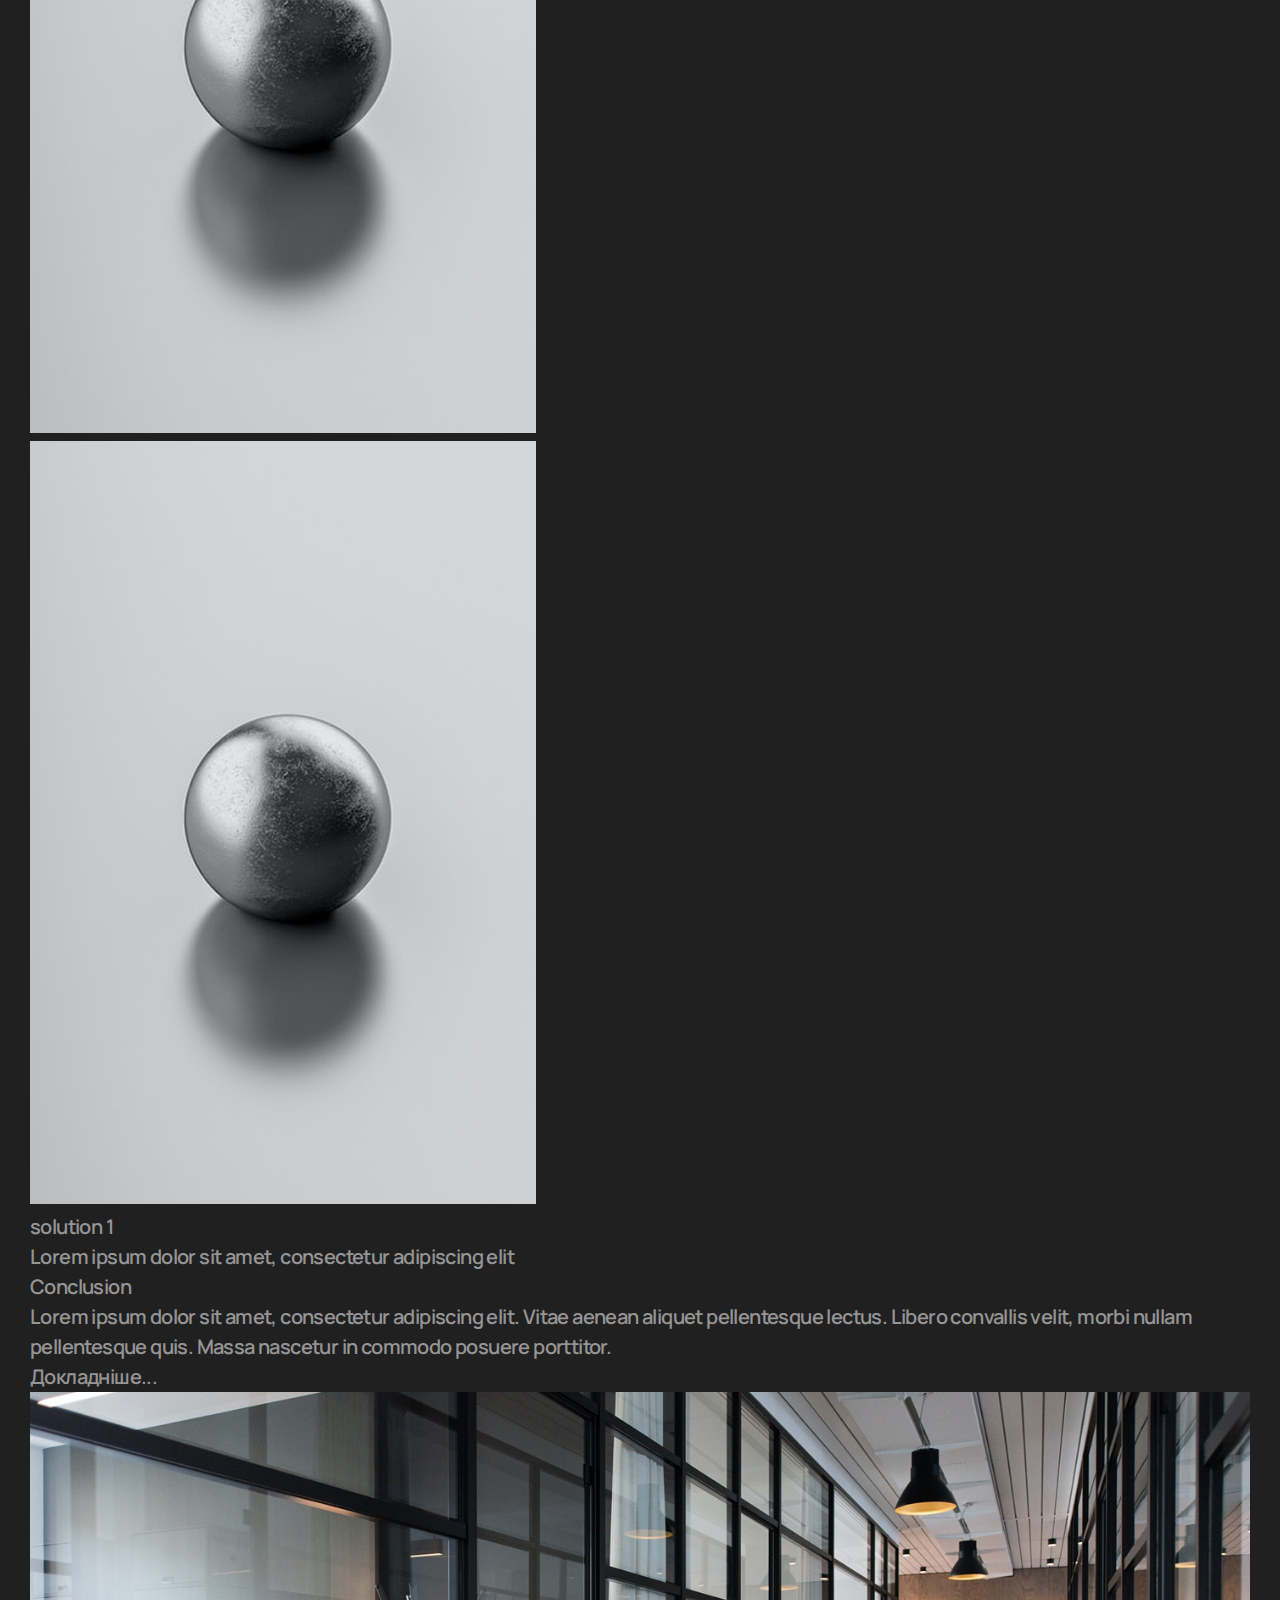
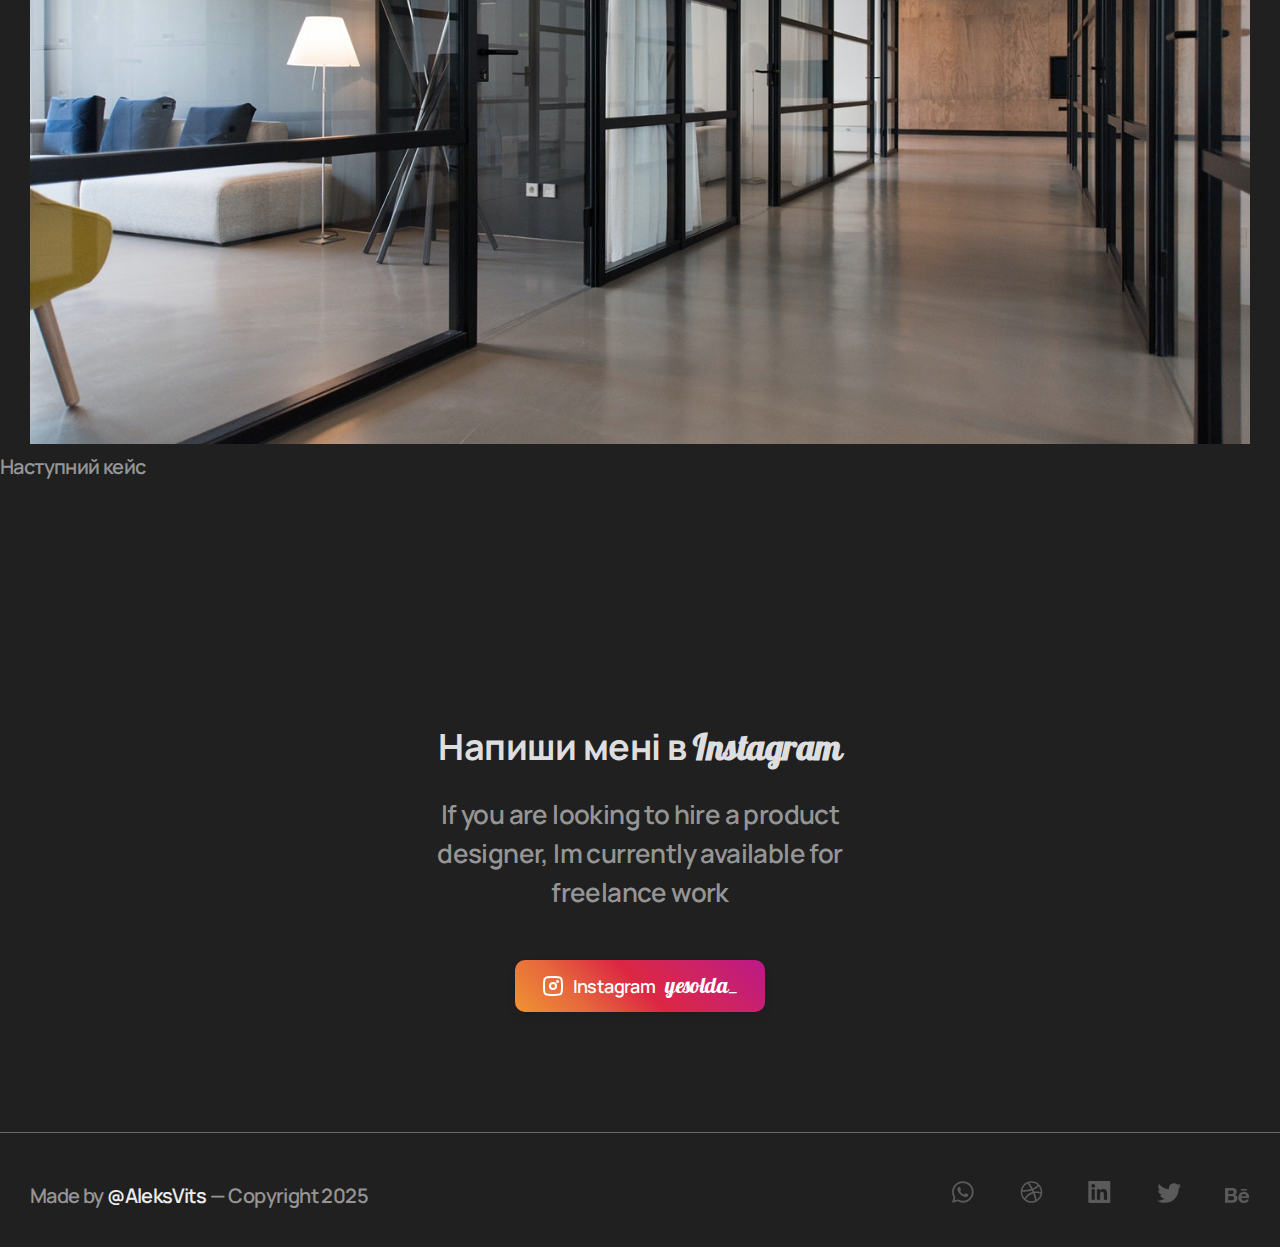
==== commit eb4a658e: "Безсмысленые изменения" ====
--- a/paga2.html
+++ b/paga2.html
@@ -5,6 +5,7 @@
   <meta name="viewport" content="width=device-width, initial-scale=1.0">
   <link rel="stylesheet" href="globals.css">
   <link rel="stylesheet" href="style.css">
+  <link rel="stylesheet" href="styleCase1.css">
   <title>Portfolio Designer</title>
 </head>
 <body>
@@ -26,70 +27,105 @@
 <main class="main">
   <section class="welcome">
     <div class="container main__container">
-      <div class="welcome__desc">
-        <h1>Hi, I am Your Name
-          A Product Designer 
-          based in City.</h1>
-        <p class="welcome__text">I help businesses and companies reach 
-          their goals by designing user-centric digital 
-          products & interactive experiences.</p>
-          <a class="btn walcome__btn" href="https://www.instagram.com/yesolda_?igsh=MTk1dXV2dTNkMDhmMw==" target="_blank">Instagram <strong class="strong-inst">yesolda_</strong></a>
+      <div class="case__welcome__desc">
+        <h1>“СТО Бровари”</h1>
+          <img src="images/2logo.jpg" alt="Me" class="case__welcome__img">
+        <p class="case__welcome__LogText">Опис:</p>
+          <p class="case__welcome__text">I help businesses and companies reach 
+            their goals by designing user-centric digital 
+            products & interactive experiences.</p>
       </div>
-        <img src="images/me.jpg" alt="Me" class="welcome__img">
+      <div class="gridLogo">
+        <img class="gridImg" src="images/2gridImage.jpg">
+        <img class="gridImg" src="images/2gridImage.jpg">
+        <img class="gridImg" src="images/2gridImage.jpg">
+        <img class="gridImg" src="images/2gridImage.jpg">
+        <img class="gridImg" src="images/2gridImage.jpg">
+        <img class="gridImg" src="images/2gridImage.jpg">
+        <img class="gridImg" src="images/2gridImage.jpg">
+        <img class="gridImg" src="images/2gridImage.jpg">
+        <img class="gridImg" src="images/2gridImage.jpg">
+      </div>
     </div>
   </section>
 
-  <section class="visual">
-    <div class="container">
-      <h2 class="visual__h2">Фото</h2>
-      <div class="visual__wrapper">
-        <img class="visual__img visual__img--large" src="q1.jpg">
-        <div class="visual__text-block">#Енергія</div>
-        <img class="visual__img" src="qwe2.jpg">
-        <div class="visual__text-block visual__text-block--medium">#Натхнення</div>
-        <img class="visual__img visual__img--medium" src="qwe3.jpg">
-        <img class="visual__img visual__img--tall" src="qwe4.jpg">
-        <div class="visual__text-block">#ВашВибір</div>
-        <img class="visual__img" src="qwe5.jpg">
-        <img class="visual__img" src="qwe6.jpg">
-        <div class="visual__text-block">#Україна</div>
-        <img class="visual__img" src="qwe7.jpg">
-        <img class="visual__img" src="qwe8.jpg">
-        <div class="visual__text-block">#Мода</div>
-        <img class="visual__img" src="qwe9.jpg">
-        <img class="visual__img" src="q2.jpeg">
-      </div>
+
+<section class="clientOll">
+  <div class="container">
+  <div class="client-top">
+    <p class="case__clientOll__Texttop">client</p>
+    <p class="case__clientOll__Texttop">role</p>
+    <p class="case__clientOll__Texttop">industry</p>
+    <p class="case__clientOll__Texttop">duration</p>                              
+  </div>
+  <div class="client-bottom">
+    <p class="case__clientOll__Textbottom">Covibe</p>
+    <p class="case__clientOll__Textbottom">Product Designer</p>
+    <p class="case__clientOll__Textbottom">Co-working</p>
+    <p class="case__clientOll__Textbottom">2 Months</p>
+  </div>
+<div class="aboutCase">
+  <p class="aboutCase__TEXT">Designing a product</p>
+  <p class="aboutCase__text">I help businesses and companies reach their goals by designing user-centric digital products & interactive experiences. I help businesses and companies reach their goals by designing user-centric digital products & interactive experiences.I help businesses and companies reach their goals by designing user-centric digital products & interactive experiences.</p>
+</div>
+<button id="aboutCaseBtn">Докладніше...</button>
+<div class="aboutCaseContent" id="aboutCaseContent">
+  <p>Привіт! Мене звати [Ваше Ім'я], і я спеціаліст з SMM (соціального медіа маркетингу) з [кількість] років досвіду. Протягом своєї кар'єри я допомагав бізнесам різних галузей зростати і досягати своїх цілей через ефективну роботу з соціальними мережами.</p>
+  <h3>Мої навички та досвід:</h3>
+  <p>Якщо вам потрібен надійний і професійний спеціаліст з SMM, я готовий допомогти вашому бізнесу досягти нових висот! Давайте обговоримо ваші цілі та як ми можемо разом їх реалізувати.</p>
+</div>
+
+<img class="imageClsentOll" src="images/imageClsentOll.jpg">
+</div>
+</section>
+
+<section class="Case1-Works">
+  <div class="container">
+    <div class="Case1-Works__1step">
+    <img src="images/Case1-Work.jpg">
+    <div class="Case1-WorkTexts">
+      <p class="Case1-Work__TEXT">solution 1</p>
+      <p class="Case1-Work__text">Lorem ipsum dolor sit amet, consectetur adipiscing elit</p>
     </div>
-  </section>
-  
-  <section class="Projects">
-    <div class="container">
-      <h2 class="project__h2">Відео</h2>
-      <div class="video-wrapper">
-        <button class="scroll-button left" id="scroll-left">&#9664;</button>
-        <div class="video-container" id="video-container">
-          <div class="video-item">
-            <video class="vid" controls video id="video1" poster="images/poster1.jpg">
-              <source src="" type="video/mp4">
-            </video>
+  </div>
+  <div class="Case1-Works__2step">
+    <div class="Case1-WorkTexts">
+      <p class="Case1-Work__TEXT">solution 1</p>
+      <p class="Case1-Work__text">Lorem ipsum dolor sit amet, consectetur adipiscing elit</p>
+    </div>
+    <img src="images/Case1-Work.jpg">
+  </div>
+  <div class="Case1-Works__1step step3">
+    <img src="images/Case1-Work.jpg">
+    <div class="Case1-WorkTexts">
+      <p class="Case1-Work__TEXT">solution 1</p>
+      <p class="Case1-Work__text">Lorem ipsum dolor sit amet, consectetur adipiscing elit</p>
+    </div>
+  </div>
+  </div>
+</section>
 
-          </div>
-        </div>
-        <button class="scroll-button right" id="scroll-right">&#9654;</button>
-      </div>
+<section class="Itog">
+  <div class="container">
+<div class="aboutCase">
+  <p class="aboutCase__TEXT">Conclusion</p>
+  <p class="aboutCase__text">Lorem ipsum dolor sit amet, consectetur adipiscing elit. Vitae aenean aliquet pellentesque lectus. Libero convallis velit, morbi nullam pellentesque quis. Massa nascetur in commodo posuere porttitor.</p>
+</div>
+<button id="aboutCaseBtn">Докладніше...</button>
+
+<img class="imageClsentOll" src="images/imageClsentOll.jpg">
+</div>
+
+<a href="" class="nextCase">Наступний кейс</a>
+</section>
+
+<section class="contact" id="CONTACT">
+  <div class="container contact__container">
+    <h2 class="contact__h2">Напиши мені в <strong class="inst">Instagram</strong></h2>
+    <p class="contact__text">If you are looking to hire a product designer, Im currently available for freelance work</p>
+    <a class="btn contact__btn" href="https://www.instagram.com/yesolda_?igsh=MTk1dXV2dTNkMDhmMw==" target="_blank">Instagram <strong class="strong-inst">yesolda_</strong></a>
     </div>
-  </section>
-  <canvas id="canvas1" style="display: none;"></canvas> <!-- Canvas для извлечения кадра -->
-  
-  
-
-  <section class="contact" id="CONTACT">
-    <div class="container contact__container">
-      <h2 class="contact__h2">Напиши мені в <strong class="inst">Instagram</strong></h2>
-      <p class="contact__text">If you are looking to hire a product designer, Im currently available for freelance work</p>
-      <a class="btn contact__btn" href="https://www.instagram.com/yesolda_?igsh=MTk1dXV2dTNkMDhmMw==" target="_blank">Instagram <strong class="strong-inst">yesolda_</strong></a>
-      </div>
-  </section>
+</section>
 </main>
 
 <footer class="footer">
--- a/style.css
+++ b/style.css
@@ -1039,91 +1039,4 @@
     width: auto;
     padding: 0 auto;
   }
-}
-
-/* Вторая страница ----------------------------------------------------------------------------------- */
-/* Вторая страница ----------------------------------------------------------------------------------- */
-/* Вторая страница ----------------------------------------------------------------------------------- */
-/* Вторая страница ----------------------------------------------------------------------------------- */
-
-/* Основные стили */
-/* Основные стили */
-body {
-  font-family: 'Manrope', sans-serif;
-  margin: 0;
-  padding: 0;
-  box-sizing: border-box;
-}
-
-/* Стили для заголовка */
-/* .header {
-  background: linear-gradient(to bottom, #9d9d9d, #ffffff);
-  padding: 20px 0;
-  text-align: center;
-} */
-
-.header__title {
-  margin: 0;
-  color: #DEDEDE;
-  font-size: 36px;
-}
-
-.header__nav a {
-  margin: 0 10px;
-  color: #DEDEDE;
-  text-decoration: none;
-}
-
-/* Стили для деталей проекта */
-.project-details {
-  padding: 50px 0;
-}
-
-.project-details__title {
-  font-size: 28px;
-  text-align: center;
-  margin-bottom: 20px;
-}
-
-.project-details__gallery {
-  display: grid;
-  grid-template-columns: repeat(auto-fill, minmax(200px, 1fr));
-  gap: 24px;
-  margin-bottom: 20px;
-}
-
-.project-details__img {
-  width: 100%;
-  height: auto;
-  object-fit: cover;
-  border-radius: 10px;
-}
-
-.project-details__description {
-  max-width: 800px;
-  margin: 20px auto;
-  text-align: justify;
-}
-
-.project-details__video {
-  max-width: 800px;
-  margin: 20px auto;
-  text-align: center;
-}
-
-.project-details__video h3 {
-  margin-bottom: 10px;
-  font-size: 24px;
-}
-
-/* Стили для футера */
-/* .footer {
-  background: linear-gradient(to bottom, #9d9d9d, #ffffff);
-  text-align: center;
-  padding: 20px 0;
-} */
-
-.footer p {
-  margin: 0;
-  color: #DEDEDE;
-}
+}--- a/styleCase1.css
+++ b/styleCase1.css
@@ -0,0 +1,181 @@
+@import url('https://fonts.googleapis.com/css2?family=Manrope:wght@200..800&display=swap');
+@import url('https://fonts.googleapis.com/css2?family=Lobster&display=swap');
+
+
+.main {
+
+}
+
+.welcome {
+
+}
+
+.main__container {
+
+}
+
+.case__welcome__desc {
+
+}
+
+.case__welcome__img {
+  margin-top: 70px;
+  width: 300px;
+  height: 300px;
+
+}
+
+.case__welcome__LogText {
+
+}
+
+.case__welcome__text {
+
+}
+
+.gridLogo {
+  margin-left: 120px;
+  display: grid;
+  grid-template-columns: 1fr 1fr 1fr;
+  gap: 10px;
+  background-color: whitesmoke;
+  padding: 10px;
+}
+
+.gridImg {
+  width: 100%;
+  height: 100%;
+
+}
+
+.clientOll {
+
+}
+
+.client-top {
+
+}
+
+.case__clientOll__Texttop {
+
+}
+
+.client-bottom {
+
+}
+
+.case__clientOll__Textbottom {
+
+}
+
+.aboutCase {
+
+}
+
+.aboutCase__TEXT {
+
+}
+
+.aboutCase__text {
+
+}
+
+.aboutCaseContent {
+
+}
+
+.imageClsentOll {
+
+}
+
+.Case1-Works {
+
+}
+
+.Case1-Works__1step {
+
+}
+
+.Case1-WorkTexts {
+
+}
+
+.Case1-Work__TEXT {
+
+}
+
+.Case1-Work__text {
+
+}
+
+.Case1-Works__2step {
+
+}
+
+.step3 {
+
+}
+
+.Itog {
+
+}
+
+.nextCase {
+
+}
+
+.contact {
+
+}
+
+.contact__container {
+
+}
+
+.contact__h2 {
+
+}
+
+.inst {
+
+}
+
+.contact__text {
+
+}
+
+.btn {
+
+}
+
+.contact__btn {
+
+}
+
+.strong-inst {
+
+}
+
+.footer {
+
+}
+
+.conainer__footer {
+
+}
+
+.copirite {
+
+}
+
+.links {
+
+}
+
+.footer__link {
+
+}
+
+.footer__img {
+
+}
